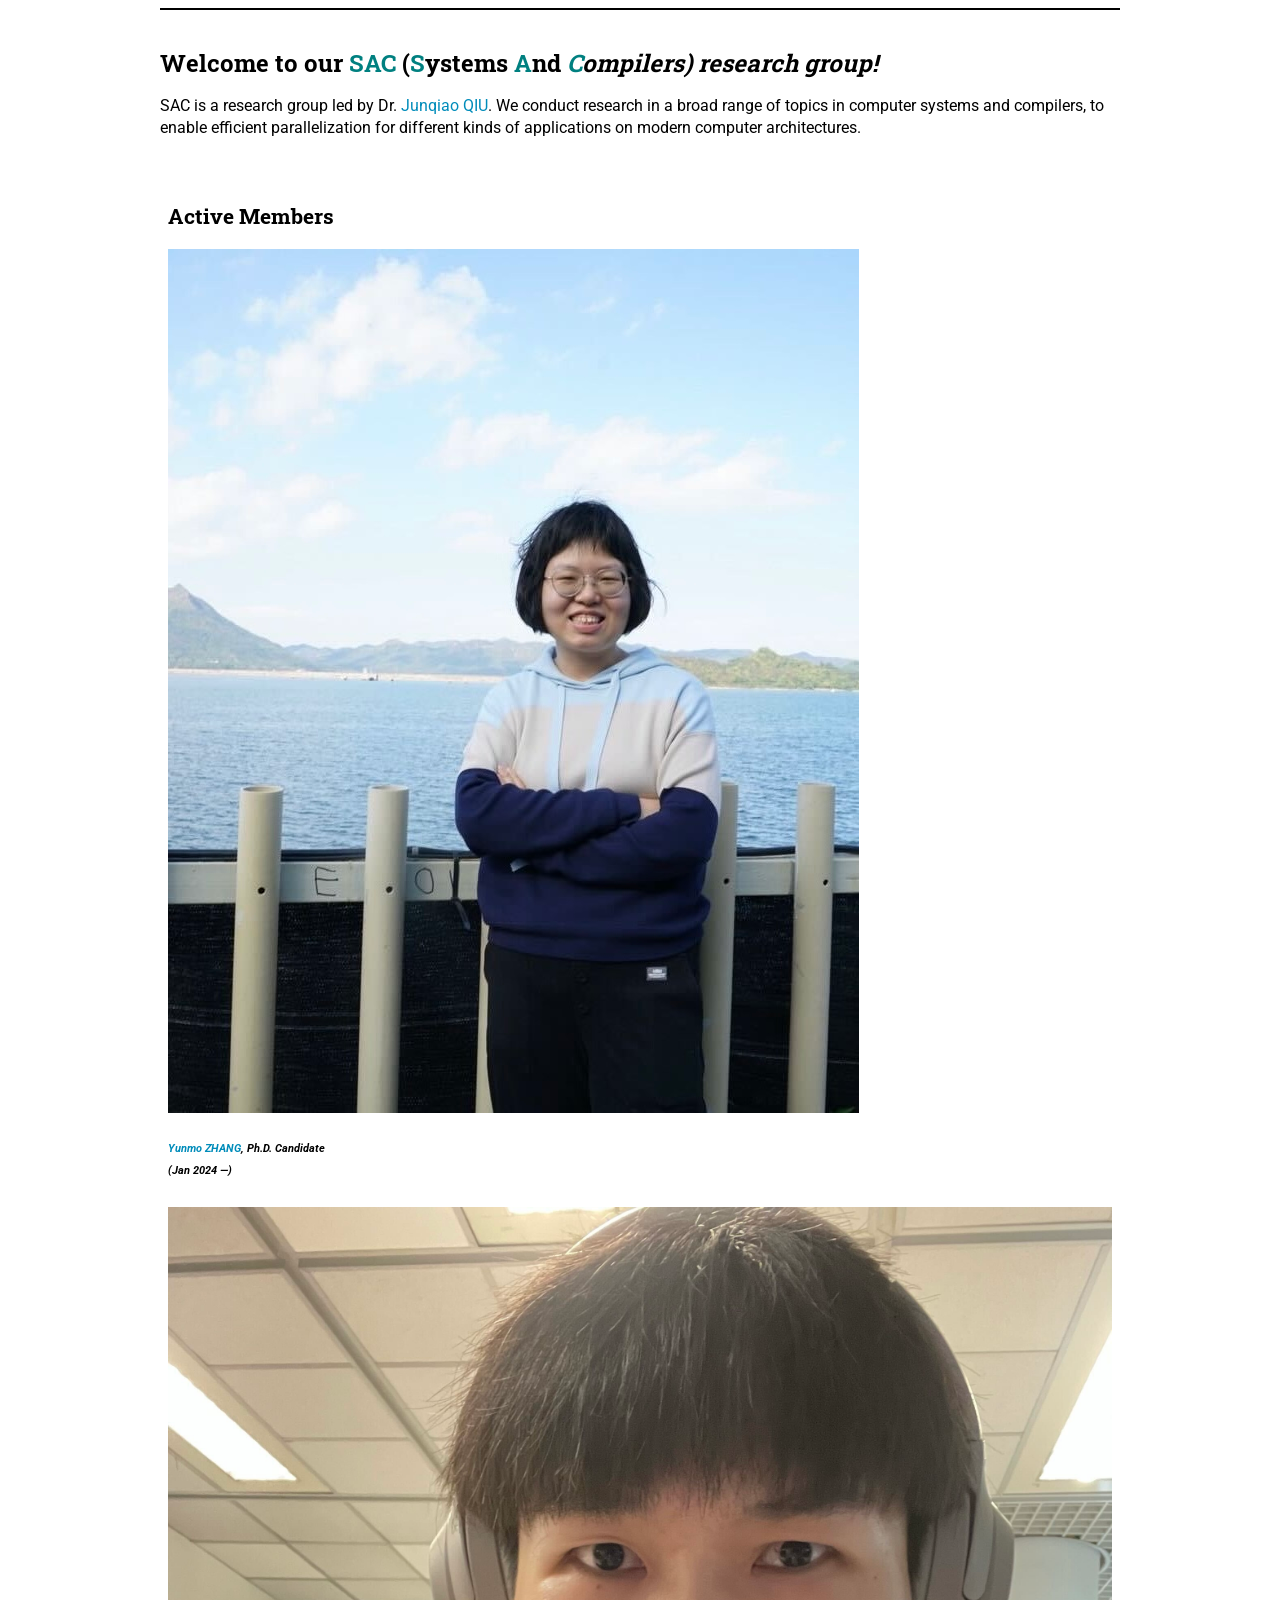
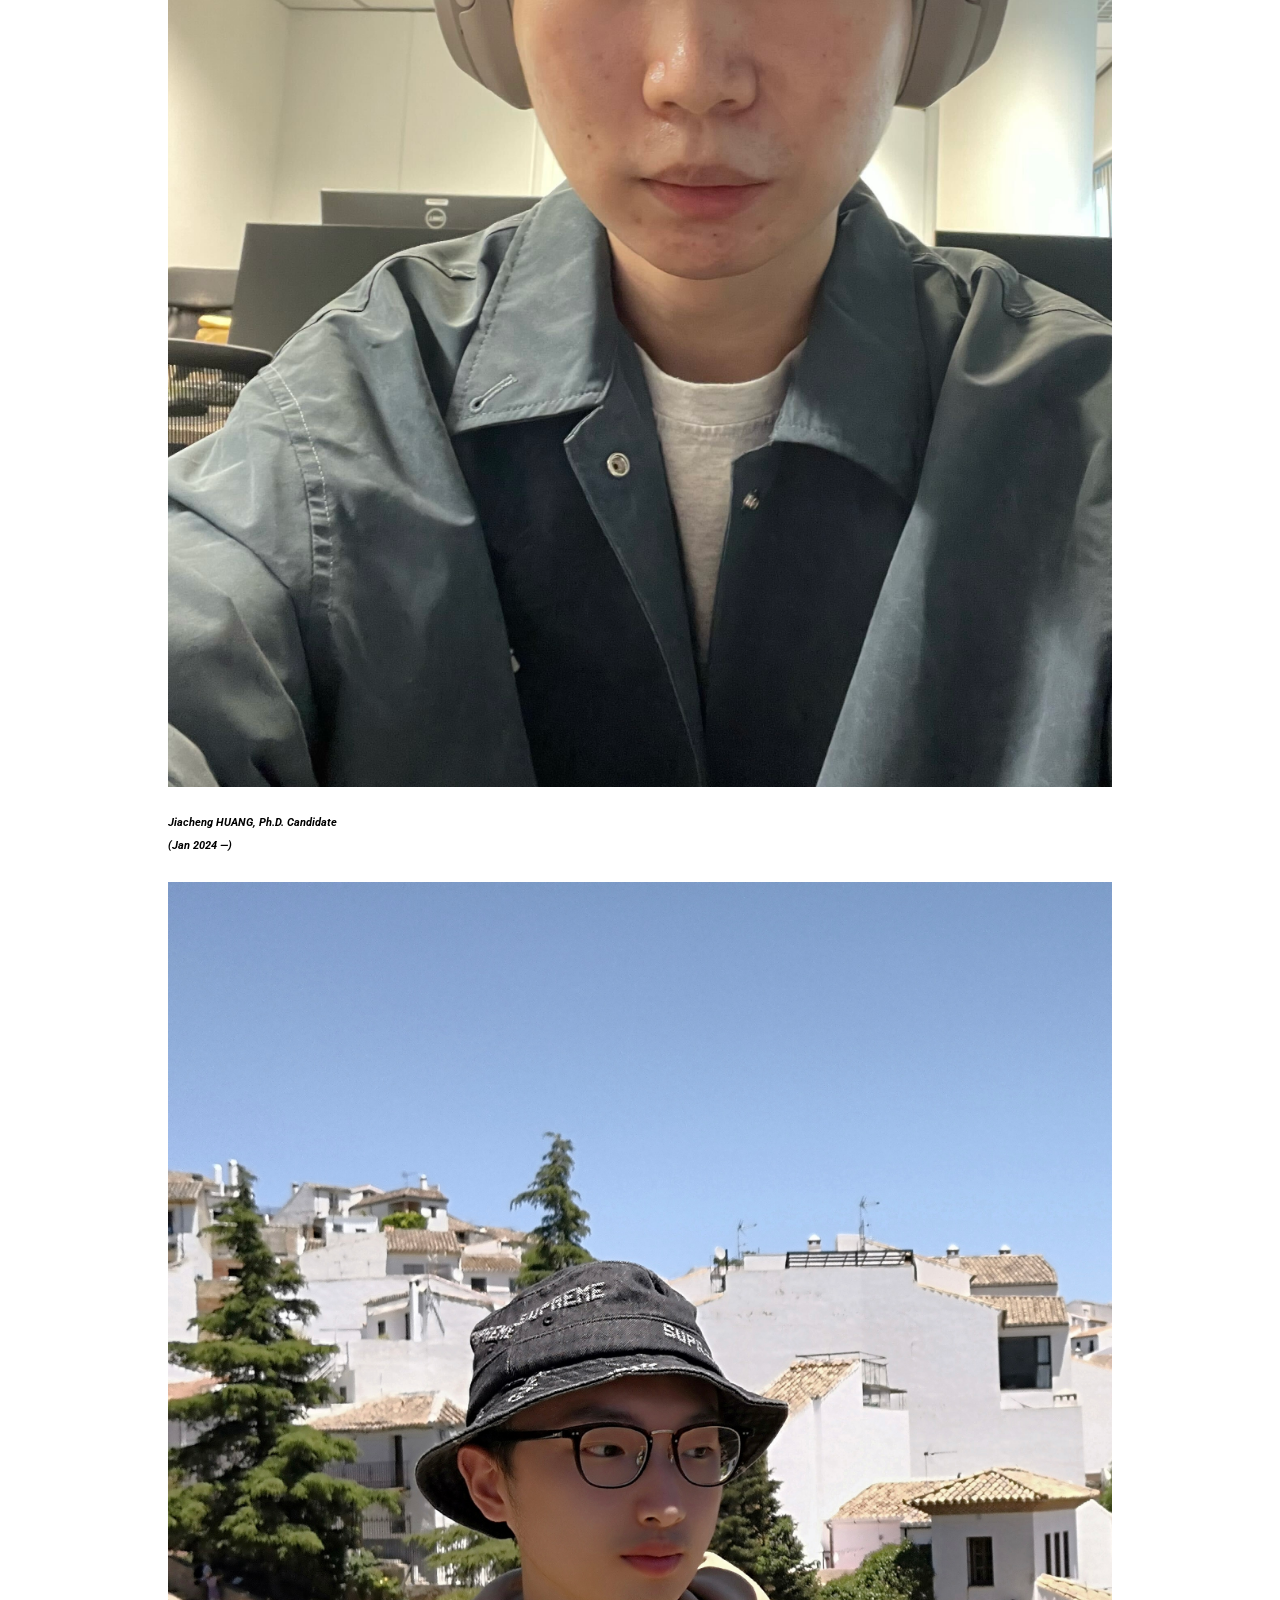
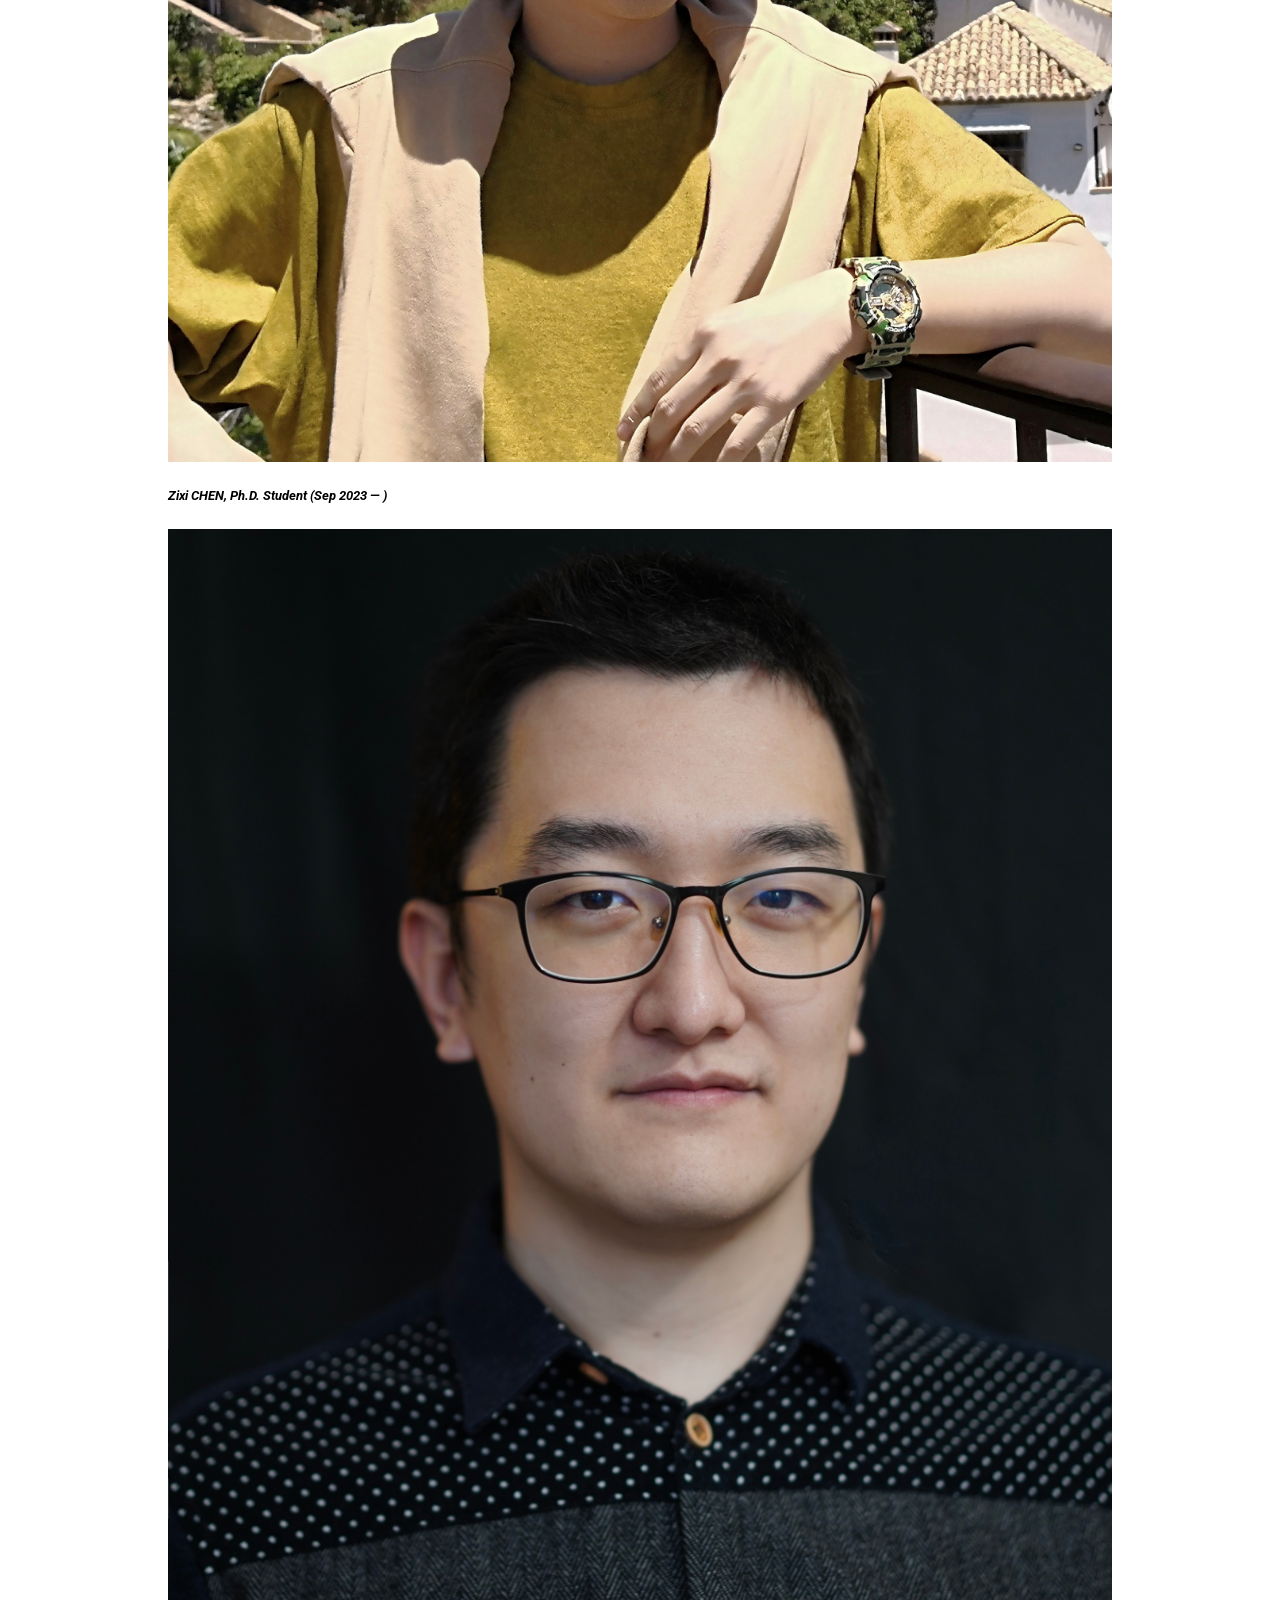
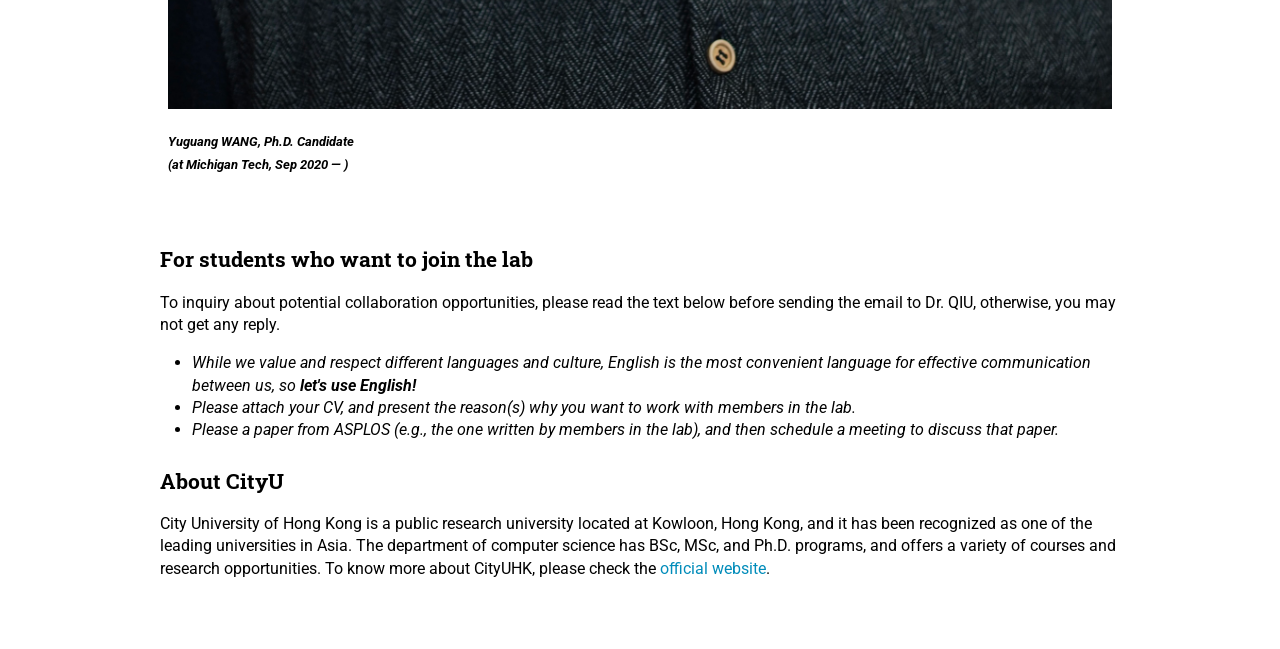
==== lab.html @ 4b5c3019 "Add SAC lab info" ====
<html>
  <head>
    <title>Lab</title>
<!--     <meta name="keywords" content="Junqiao Qiu" /> -->
    <meta name="description" content="Junqiao Qiu's Home Page" />
    <meta http-equiv="Content-Type" content="text/html;charset=utf-8" />
    <meta name="viewport" content="width=device-width, initial-scale=1" />
    <link href="https://fonts.googleapis.com/css?family=Roboto:400,500,700" rel="stylesheet" />
    <link href="https://fonts.googleapis.com/css?family=Roboto+Slab:400,700" rel="stylesheet" />
    <link rel="stylesheet" type="text/css" href="style.css" />
  </head>
  <body>
    <img width="100%" height="2" src="blackbar.png">
    <!-- <div id="menu" class="hide-on-mobile"> -->
<!--       <div id="name">
      Junqiao Qiu
      </div> -->
    </div>

    <div id="info">
        <br>
    <h2>Welcome to our <b><a style="color:Teal">SAC</a></b> (<b><a style="color:Teal">S</a></b>ystems <b><a style="color:Teal">A</a></b>nd <i><b><a style="color:Teal">C</a></b>ompilers) research group!</h2>
    </div>
    
    <p style="font-style: normal;"> SAC is a research group led by Dr. <a href="https://junqiaoqiu.github.io">Junqiao QIU</a>.
    We conduct research in a broad range of topics in computer systems and compilers, to enable efficient parallelization for different kinds of applications on modern computer architectures. </p>

    <br>
    <div id="about" class="main">
    <h4><b> <p style="font-style: normal;"> Active Members</p> </b></h4>
      <div class="row">
        <div class = "member">
          <img src="./pics/Yunmo.jpg" class="hide-on-mobile" alt="Opps, the profile image is not loading">
            <h6><a href="https://yunmozhang.github.io">Yunmo ZHANG</a>, Ph.D. Candidate <br/>(Jan 2024 —)
              </h6>
        </div>  

        <div class = "member">
          <img src="./pics/Jiacheng.jpg" class="hide-on-mobile" alt="Opps, the profile image is not loading">
            <h6>Jiacheng HUANG, Ph.D. Candidate <br/>(Jan 2024 —)
              </h6>
        </div> 

       <div class = "member">
          <img src="./pics/Zixi.jpg" class="hide-on-mobile" alt="Opps, the profile image is not loading">
          <h5>Zixi CHEN, Ph.D. Student (Sep 2023 — )
              </h6>
        </div> 
      </div>

      <div class="row">
       <div class = "member" >
          <img src="./pics/Yuguang.jpg" class="hide-on-mobile" alt="Opps, the profile image is not loading">
            <h5>Yuguang WANG, Ph.D. Candidate <br/>(at Michigan Tech, Sep 2020 — )
              </h6>
        </div>             
      </div>

    </div> 

    <br>

    <h4><b> <p style="font-style: normal;"> For students who want to join the lab </p> </b></h2>

    <p> <p style="font-style: normal;"> To inquiry about potential collaboration opportunities, please read the text below before sending the email to Dr. QIU, otherwise, you may not get any reply. </p> 

    <div id="Head" class="main">
    <p>
    <ul>
    <li> While we value and respect different languages and culture, English is the most convenient language for effective communication between us, so <b>let's use English! </b>
    </li>      
    <li>
    Please attach your CV, and present the reason(s) why you want to work with members in the lab. 
    </li> 
    <li>
    Please a paper from ASPLOS (e.g., the one written by members in the lab), and then schedule a meeting to discuss that paper.
    </li>       
    </ul> 

    <p>
    </div>    

    <h4><b> <p style="font-style: normal;"> About CityU </p> </b></h4>
    <p>
    <p style="font-style: normal;"> City University of Hong Kong is a public research university located at Kowloon, Hong Kong, and it has been recognized as one of the leading universities in Asia. The department of computer science has BSc, MSc, and Ph.D. programs, and offers a variety of courses and research opportunities. To know more about CityUHK, please check the <a href="https://www.cityu.edu.hk">official website</a>. </p>    
    <br> <br>

  </body>
</html>
---- style.css ----
html {
	  min-height:100%;
	    -webkit-font-smoothing: antialiased;
}

body {
	  margin: auto;
	    padding: 8px;
	      max-width: 960px;

	        font-family: "Roboto", Helvetica, Arial, sans-serif;
		  font-size: 16px;
		    line-height: 1.4em;
}

strong {
	  font-weight: 500;
}

a {
	  color: #008cba;
	    text-decoration: none;
}

em {
	  font-weight: bold;
	    color: #008cba;
}

img {
	  max-width: 100%;
	    display: block;
}

ul, ol {
	  padding-left: 24px;
}

#menu {
  background-color: black;
    height: 2.2em;
      margin: 10px auto;
}

#menu #name {
  float: left;
    max-width: 20%;
      font-weight: bold;
        color: white;
	  margin: 6px;
}

#menu #nav {
  float: right;
    max-width: 70%;
}

#menu #nav ul {
  float: right;
    margin: 6px;
      padding: 0;
}

#menu #nav ul li {
  display: inline;
}

#menu #nav ul li a {
  font-weight: bold;
    color: white;
      padding: 8px;
}

#info td {
  padding: 6px;
}

.main {
	  padding: 0 8px;
}

#paper li {
  margin-bottom: 15px;
}

#course li {
  margin: 8px 0;
}

#project {
  height: 90vh;
}

h2 {
	  font-size: 1.5rem;
}

h4 {
	  font-size: 1.3rem;
	    font-weight: normal;
	      margin-bottom: 8px;
}

h2, h4 {
	  font-family: "Roboto Slab", Georgia, serif;
}

@media screen and (max-width: 720px) {
	  .hide-on-mobile {
		      display: none;
		        }
}
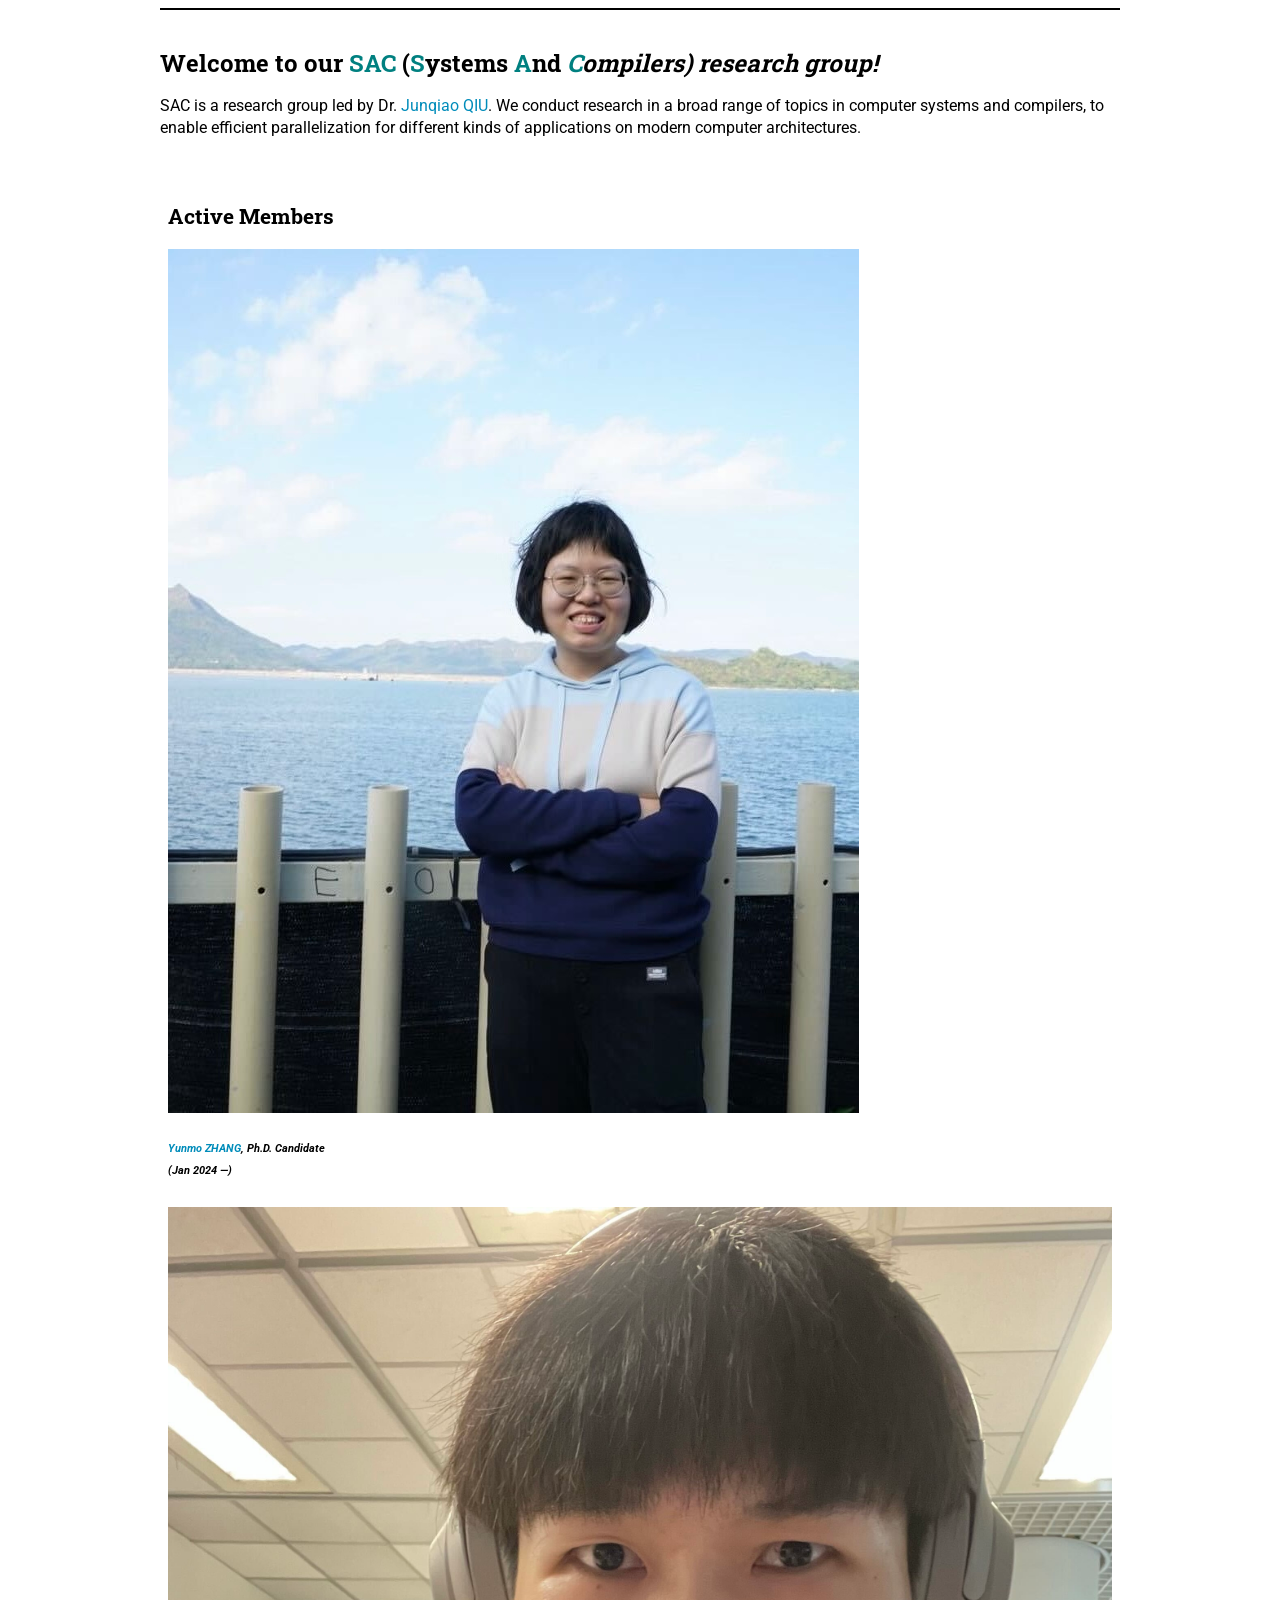
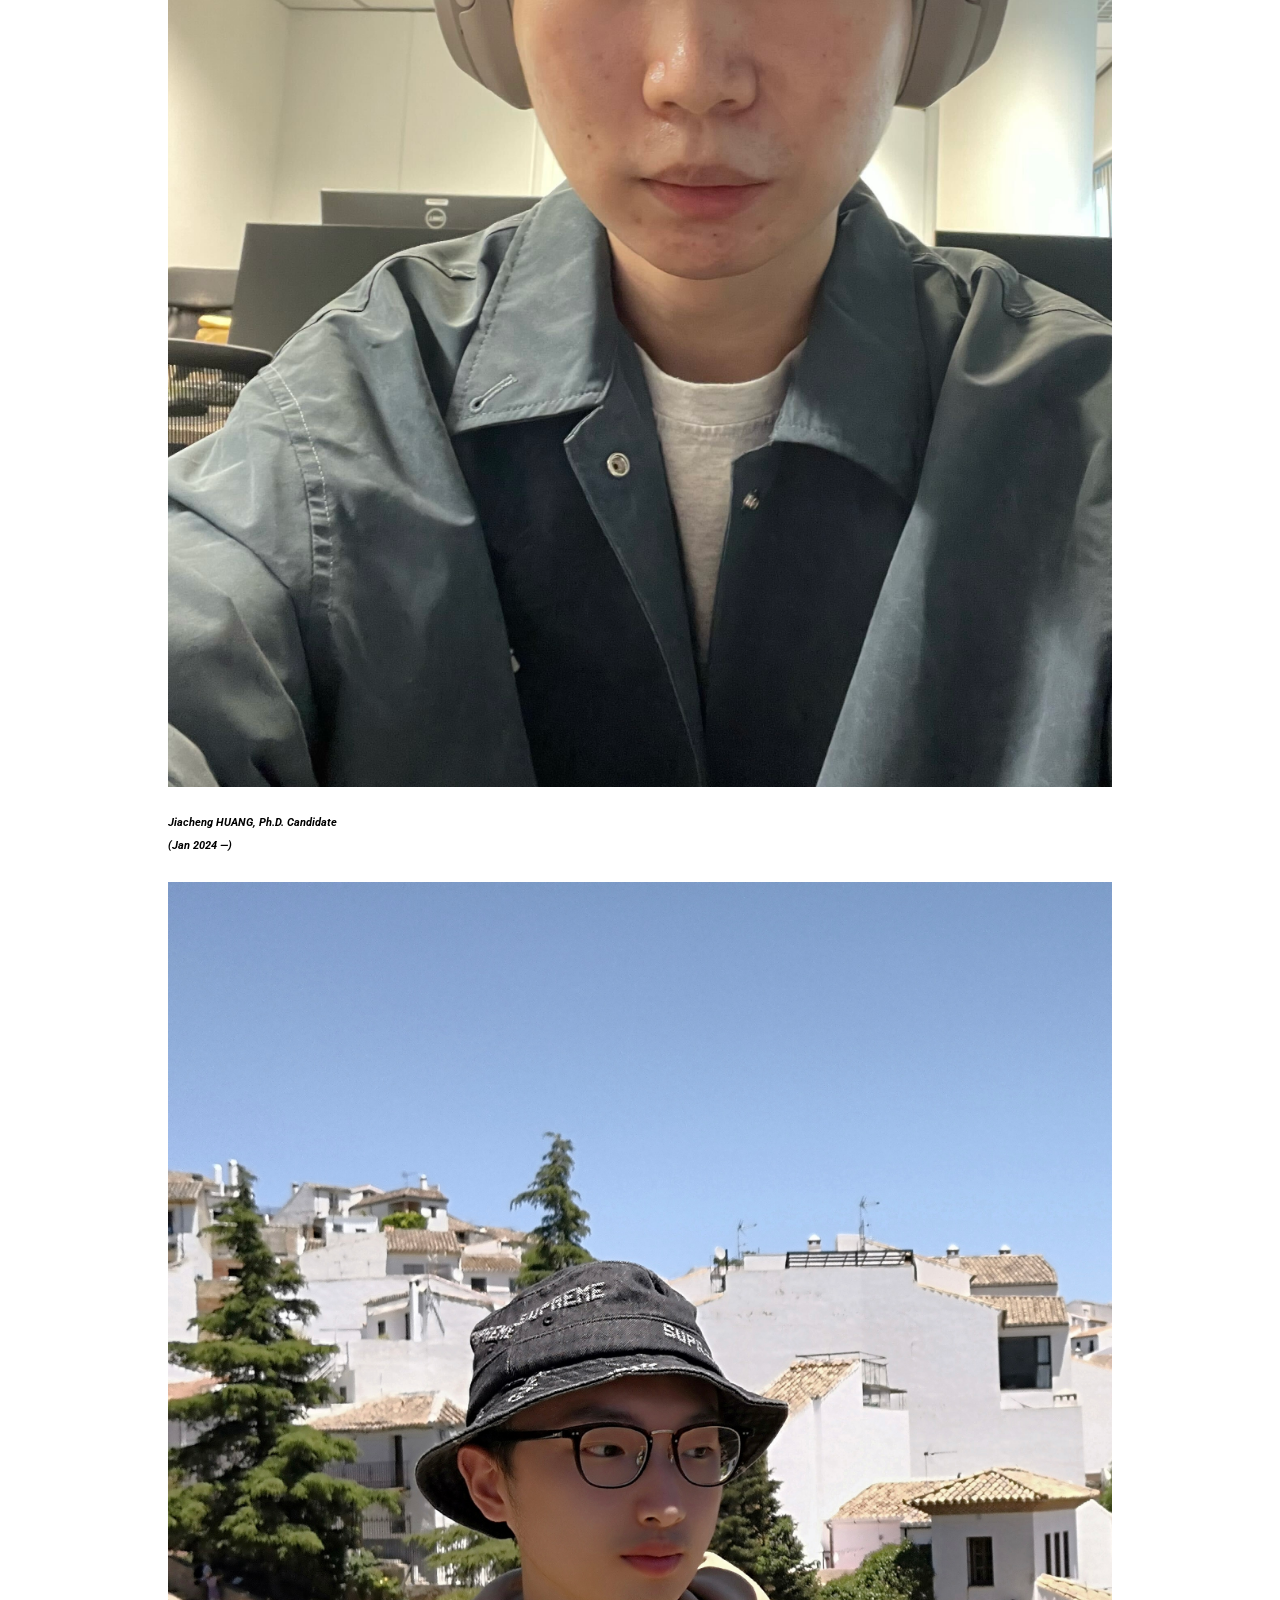
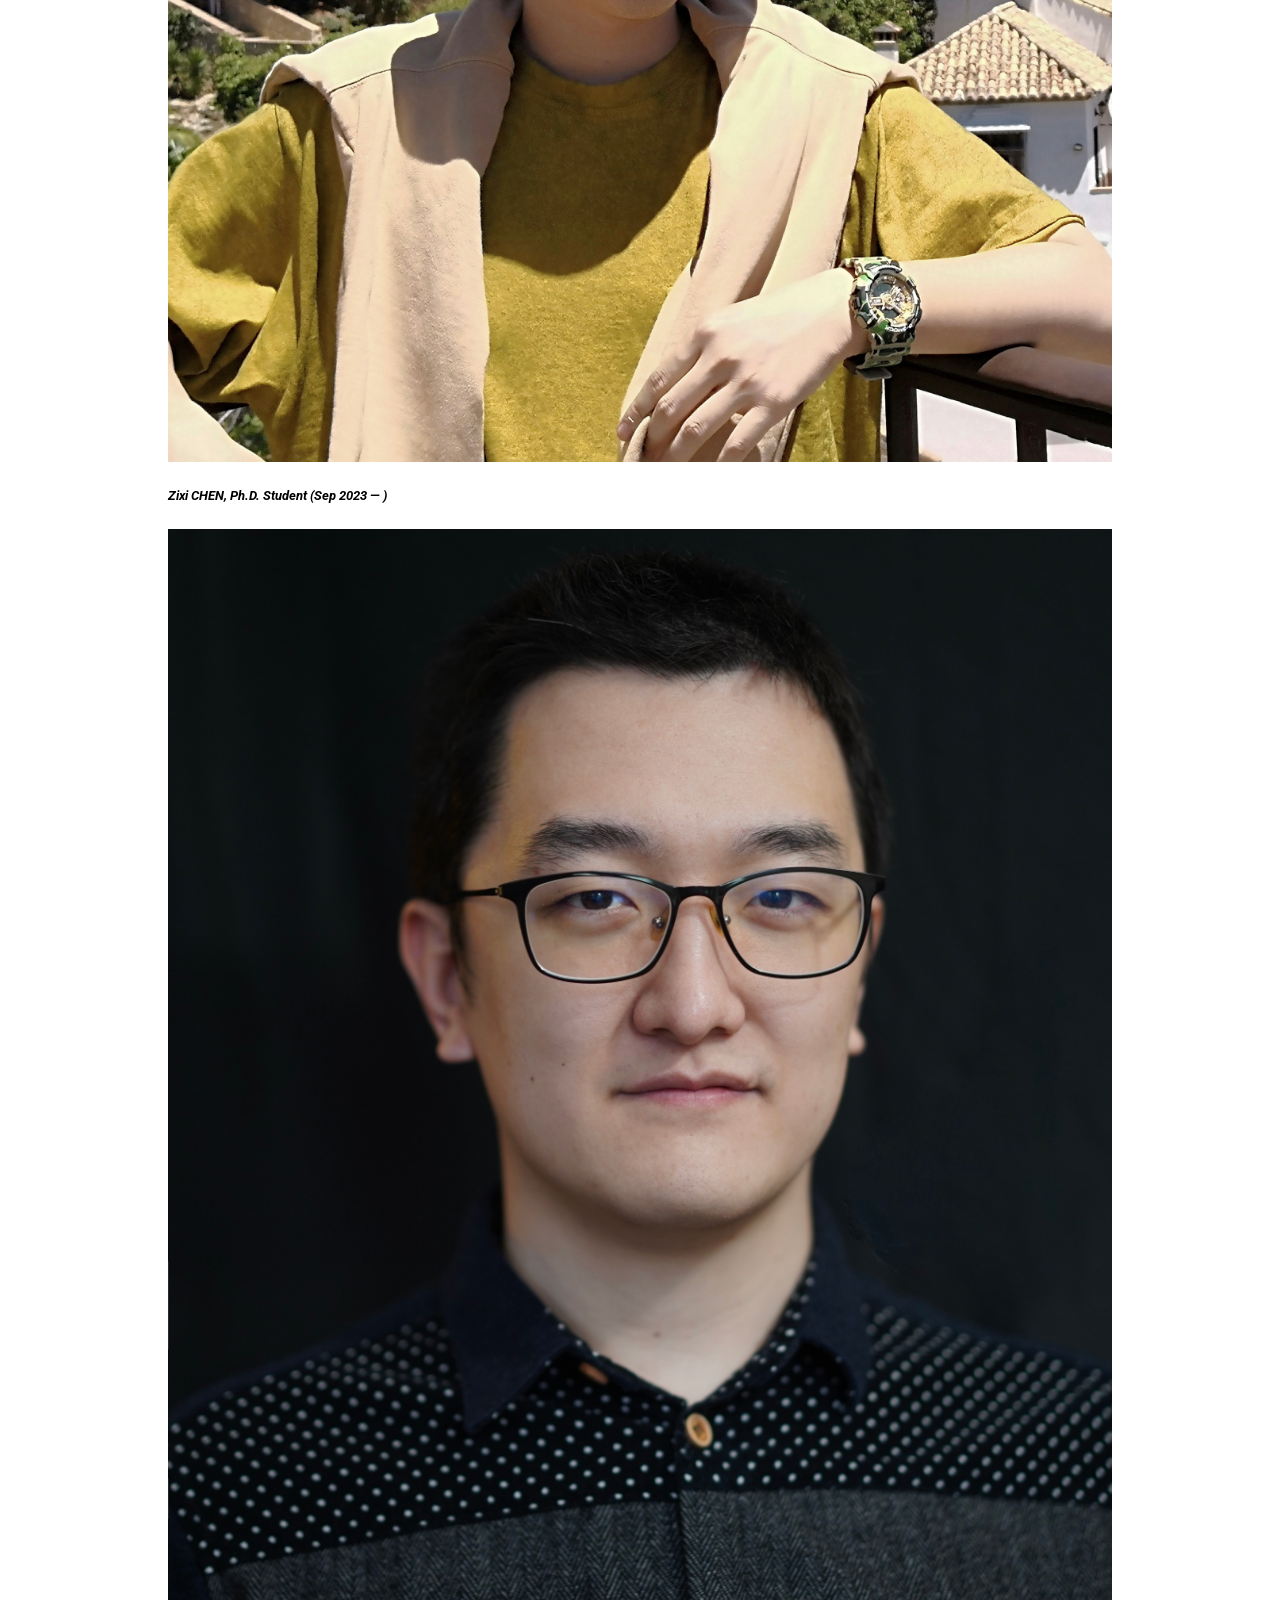
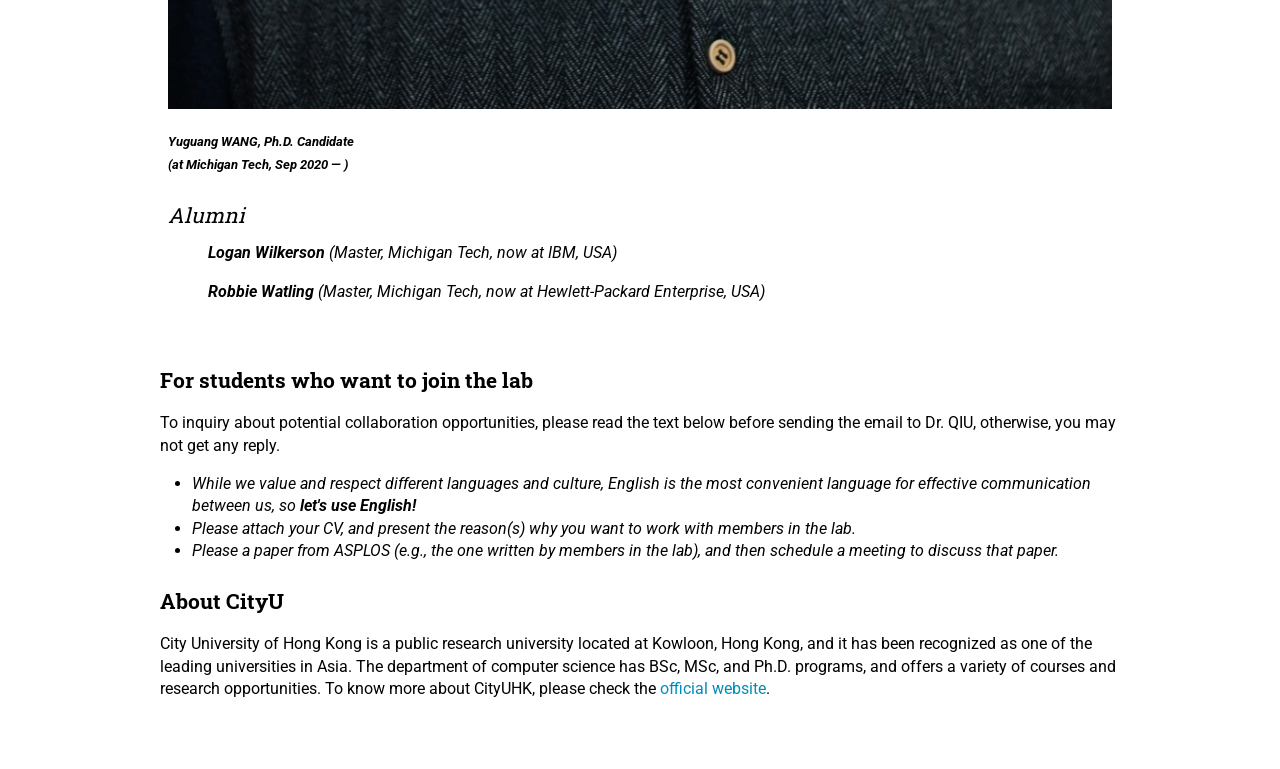
==== commit 98290807: "Add alumni section to lab.html Added a section for alumni with names and affiliations." ====
--- a/lab.html
+++ b/lab.html
@@ -58,6 +58,15 @@
 
     </div> 
 
+    <div id="students" class="main">
+    <h4>Alumni</h4>
+
+    <blockquote>
+    <p> <b>Logan Wilkerson</b> (Master, Michigan Tech, now at IBM, USA)</p>
+    <p> <b>Robbie Watling</b> (Master, Michigan Tech, now at Hewlett-Packard Enterprise, USA)</p>
+    </blockquote>
+    </div>
+
     <br>
 
     <h4><b> <p style="font-style: normal;"> For students who want to join the lab </p> </b></h2>
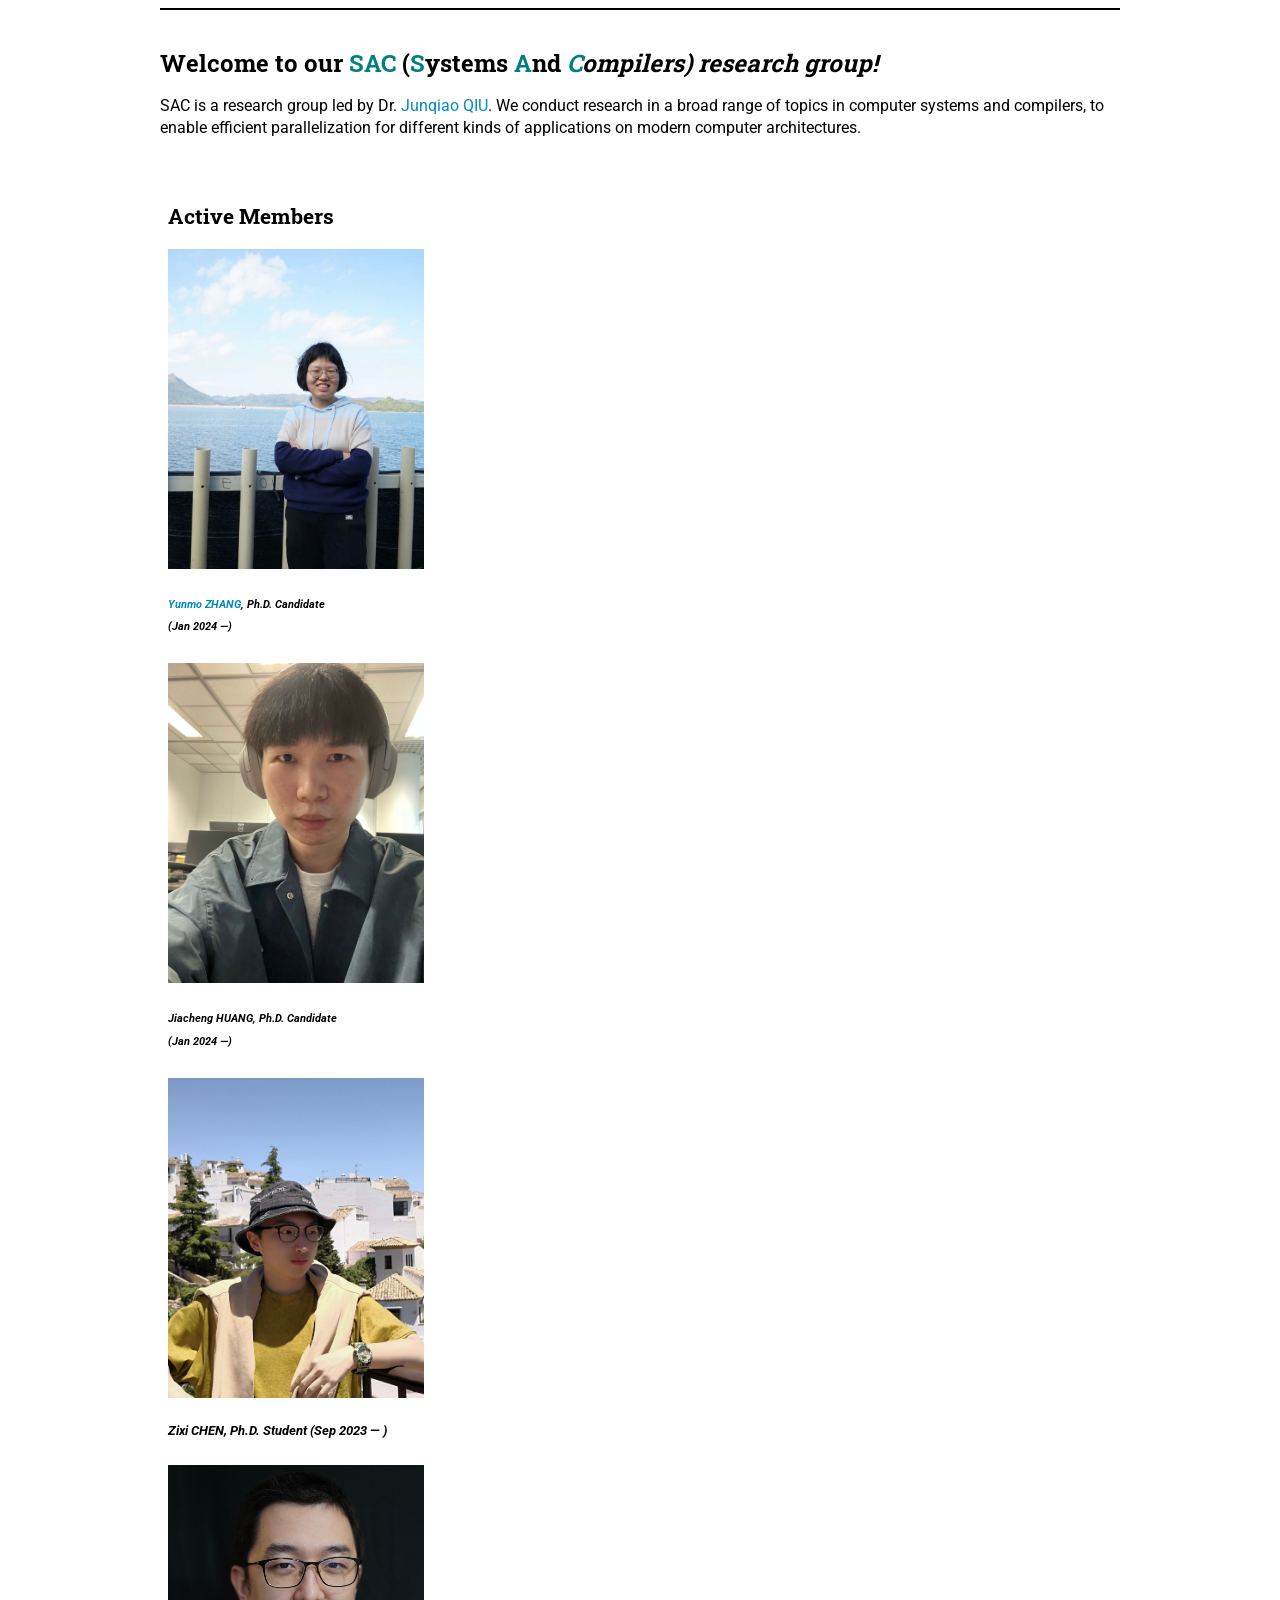
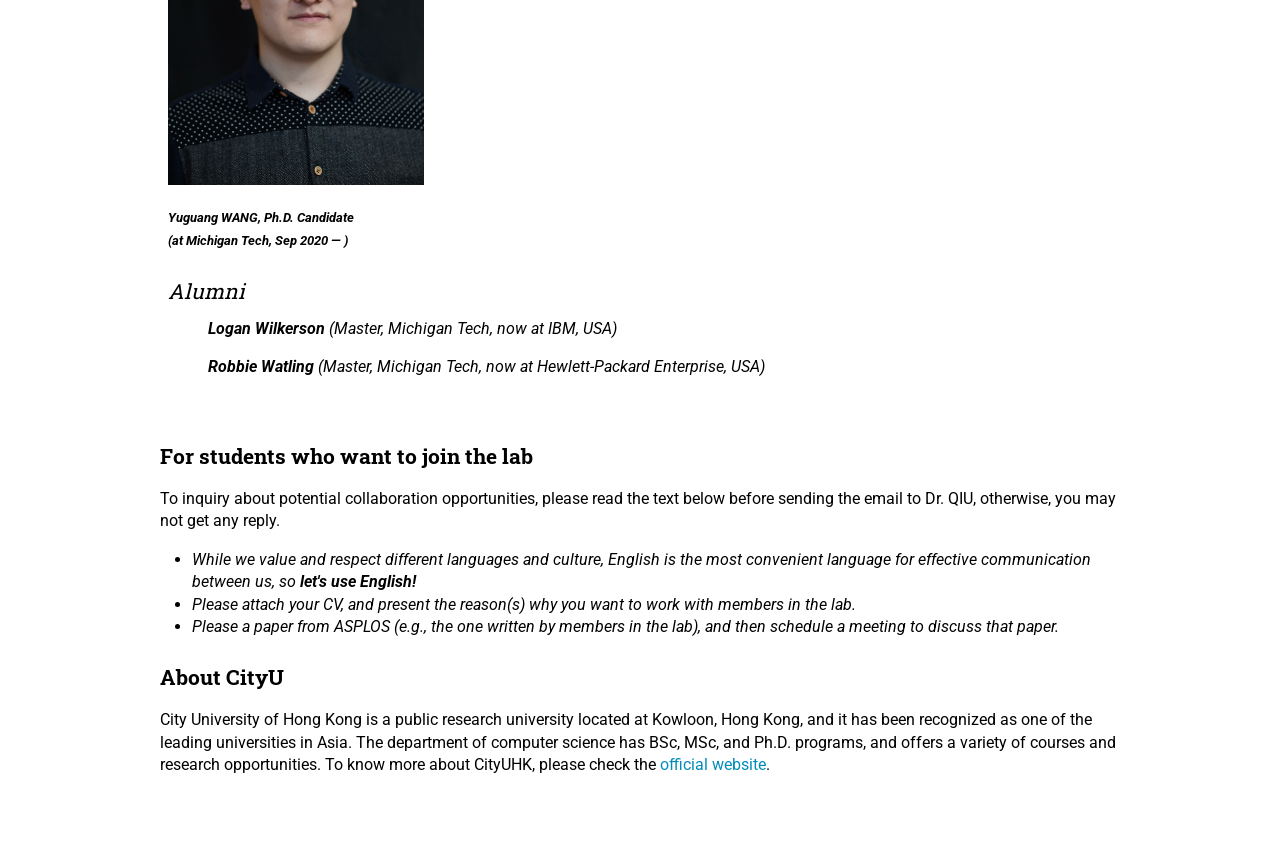
==== commit 55809fd9: "Add width and border attributes to profile images Updated profile images to include width and border" ====
--- a/lab.html
+++ b/lab.html
@@ -30,19 +30,19 @@
     <h4><b> <p style="font-style: normal;"> Active Members</p> </b></h4>
       <div class="row">
         <div class = "member">
-          <img src="./pics/Yunmo.jpg" class="hide-on-mobile" alt="Opps, the profile image is not loading">
+          <img src="./pics/Yunmo.jpg" width="256" border="0" class="hide-on-mobile" alt="Opps, the profile image is not loading">
             <h6><a href="https://yunmozhang.github.io">Yunmo ZHANG</a>, Ph.D. Candidate <br/>(Jan 2024 —)
               </h6>
         </div>  
 
         <div class = "member">
-          <img src="./pics/Jiacheng.jpg" class="hide-on-mobile" alt="Opps, the profile image is not loading">
+          <img src="./pics/Jiacheng.jpg" width="256" border="0" class="hide-on-mobile" alt="Opps, the profile image is not loading">
             <h6>Jiacheng HUANG, Ph.D. Candidate <br/>(Jan 2024 —)
               </h6>
         </div> 
 
        <div class = "member">
-          <img src="./pics/Zixi.jpg" class="hide-on-mobile" alt="Opps, the profile image is not loading">
+          <img src="./pics/Zixi.jpg" width="256" border="0" class="hide-on-mobile" alt="Opps, the profile image is not loading">
           <h5>Zixi CHEN, Ph.D. Student (Sep 2023 — )
               </h6>
         </div> 
@@ -50,7 +50,7 @@
 
       <div class="row">
        <div class = "member" >
-          <img src="./pics/Yuguang.jpg" class="hide-on-mobile" alt="Opps, the profile image is not loading">
+          <img src="./pics/Yuguang.jpg" width="256" border="0" class="hide-on-mobile" alt="Opps, the profile image is not loading">
             <h5>Yuguang WANG, Ph.D. Candidate <br/>(at Michigan Tech, Sep 2020 — )
               </h6>
         </div>             
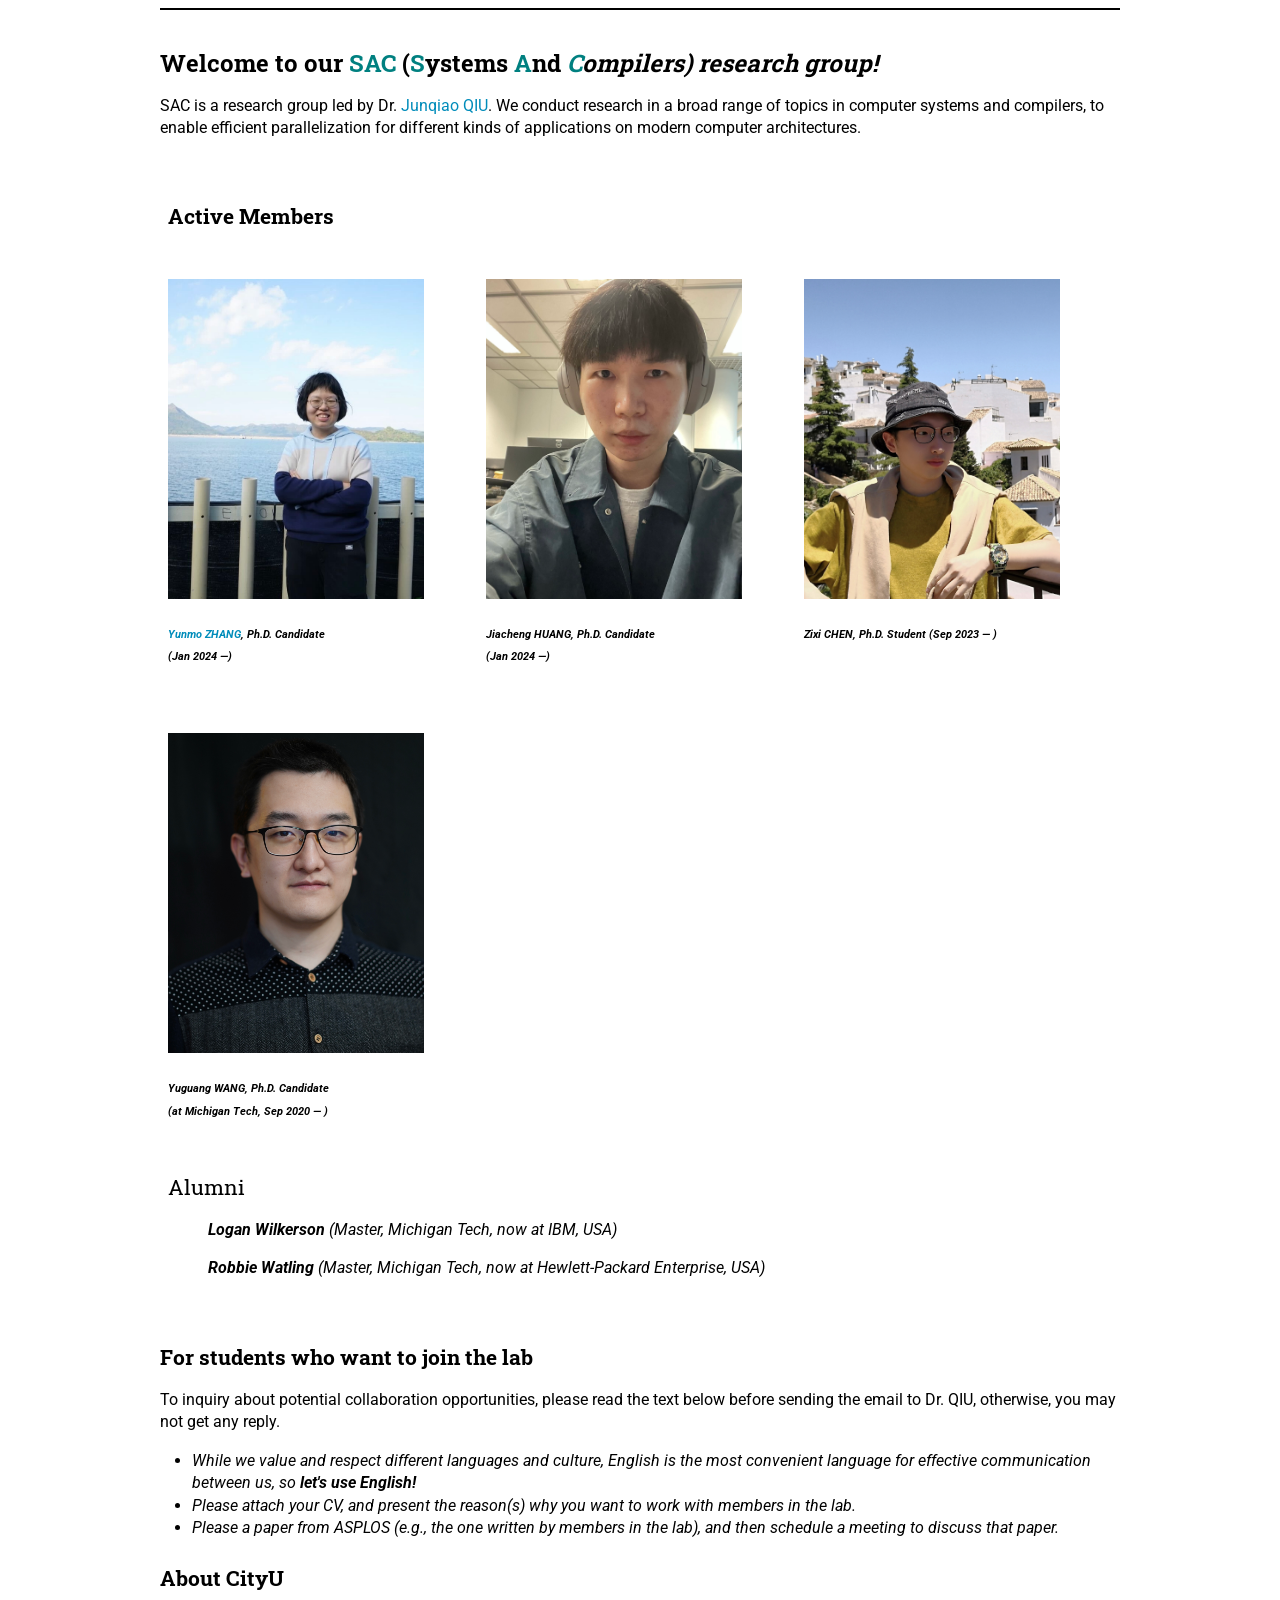
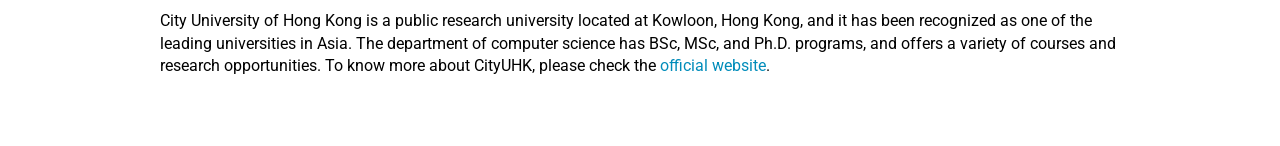
==== commit 7af3e232: "Update lab description and member details" ====
--- a/lab.html
+++ b/lab.html
@@ -2,7 +2,7 @@
   <head>
     <title>Lab</title>
 <!--     <meta name="keywords" content="Junqiao Qiu" /> -->
-    <meta name="description" content="Junqiao Qiu's Home Page" />
+    <meta name="description" content="SAC Home Page" />
     <meta http-equiv="Content-Type" content="text/html;charset=utf-8" />
     <meta name="viewport" content="width=device-width, initial-scale=1" />
     <link href="https://fonts.googleapis.com/css?family=Roboto:400,500,700" rel="stylesheet" />
@@ -28,12 +28,13 @@
     <br>
     <div id="about" class="main">
     <h4><b> <p style="font-style: normal;"> Active Members</p> </b></h4>
-      <div class="row">
+
+    <div class="grid-container">
         <div class = "member">
           <img src="./pics/Yunmo.jpg" width="256" border="0" class="hide-on-mobile" alt="Opps, the profile image is not loading">
             <h6><a href="https://yunmozhang.github.io">Yunmo ZHANG</a>, Ph.D. Candidate <br/>(Jan 2024 —)
               </h6>
-        </div>  
+        </div> 
 
         <div class = "member">
           <img src="./pics/Jiacheng.jpg" width="256" border="0" class="hide-on-mobile" alt="Opps, the profile image is not loading">
@@ -41,25 +42,22 @@
               </h6>
         </div> 
 
-       <div class = "member">
+        <div class = "member">
           <img src="./pics/Zixi.jpg" width="256" border="0" class="hide-on-mobile" alt="Opps, the profile image is not loading">
-          <h5>Zixi CHEN, Ph.D. Student (Sep 2023 — )
+          <h6>Zixi CHEN, Ph.D. Student (Sep 2023 — )
               </h6>
-        </div> 
-      </div>
+        </div>    
 
-      <div class="row">
-       <div class = "member" >
+        <div class = "member">
           <img src="./pics/Yuguang.jpg" width="256" border="0" class="hide-on-mobile" alt="Opps, the profile image is not loading">
-            <h5>Yuguang WANG, Ph.D. Candidate <br/>(at Michigan Tech, Sep 2020 — )
+            <h6>Yuguang WANG, Ph.D. Candidate <br/>(at Michigan Tech, Sep 2020 — )
               </h6>
-        </div>             
-      </div>
-
-    </div> 
+        </div>    
+    </div>    
+    </div>     
 
     <div id="students" class="main">
-    <h4>Alumni</h4>
+    <h4><p style="font-style: normal;"> Alumni </p></h4>
 
     <blockquote>
     <p> <b>Logan Wilkerson</b> (Master, Michigan Tech, now at IBM, USA)</p>
@@ -68,7 +66,6 @@
     </div>
 
     <br>
-
     <h4><b> <p style="font-style: normal;"> For students who want to join the lab </p> </b></h2>
 
     <p> <p style="font-style: normal;"> To inquiry about potential collaboration opportunities, please read the text below before sending the email to Dr. QIU, otherwise, you may not get any reply. </p> 
--- a/style.css
+++ b/style.css
@@ -111,4 +111,97 @@
 		        }
 }
 
-
+.member {
+   width: 256px;
+   height: auto;
+   float: left; 
+   margin-right: 50px;
+}
+
+.member img {
+  /*border-radius: 100%;*/
+  margin-top: 30px;
+  width: 256px;
+  height: auto; /*256px;*/
+  position: relative;
+  margin-left: -(half ot the image width)px
+  filter:brightness(150%);
+
+}
+
+.member p {
+  text-align: center;
+  position: absolute;
+}
+
+
+.container {
+  padding-right: 15px;
+  padding-left: 15px;
+  margin-right: auto;
+  margin-left: auto;
+}
+
+.container:before,
+.container:after {
+  display: table;
+  content: " ";
+}
+
+.container:after {
+  clear: both;
+}
+
+.container:before,
+.container:after {
+  display: table;
+  content: " ";
+}
+
+.container:after {
+  clear: both;
+}
+
+.row {
+  margin: auto;
+}
+
+.row:before,
+.row:after {
+  display: table;
+  content: " ";
+}
+
+.row:after {
+  clear: both;
+}
+
+.row:before,
+.row:after {
+  display: table;
+  content: " ";
+}
+
+.row:after {
+  clear: both;
+}
+
+.grid-container {
+  display: grid;
+  /* Creates 3 columns of equal width (1 fractional unit) */
+  grid-template-columns: repeat(3, 1fr); 
+  gap: 10px; /* Adds space between items */
+}
+
+.item {
+  background-color: #f0f0f0;
+  padding: 20px;
+  border: 1px solid #ccc;
+  text-align: center;
+}
+
+/* Specific style for the last item, if needed, though default grid behavior works here */
+.item:last-child {
+  /* This ensures the 4th item stays left-aligned on the next line */
+  grid-column: 1 / span 1; /* Starts at column 1 and spans 1 column */
+}
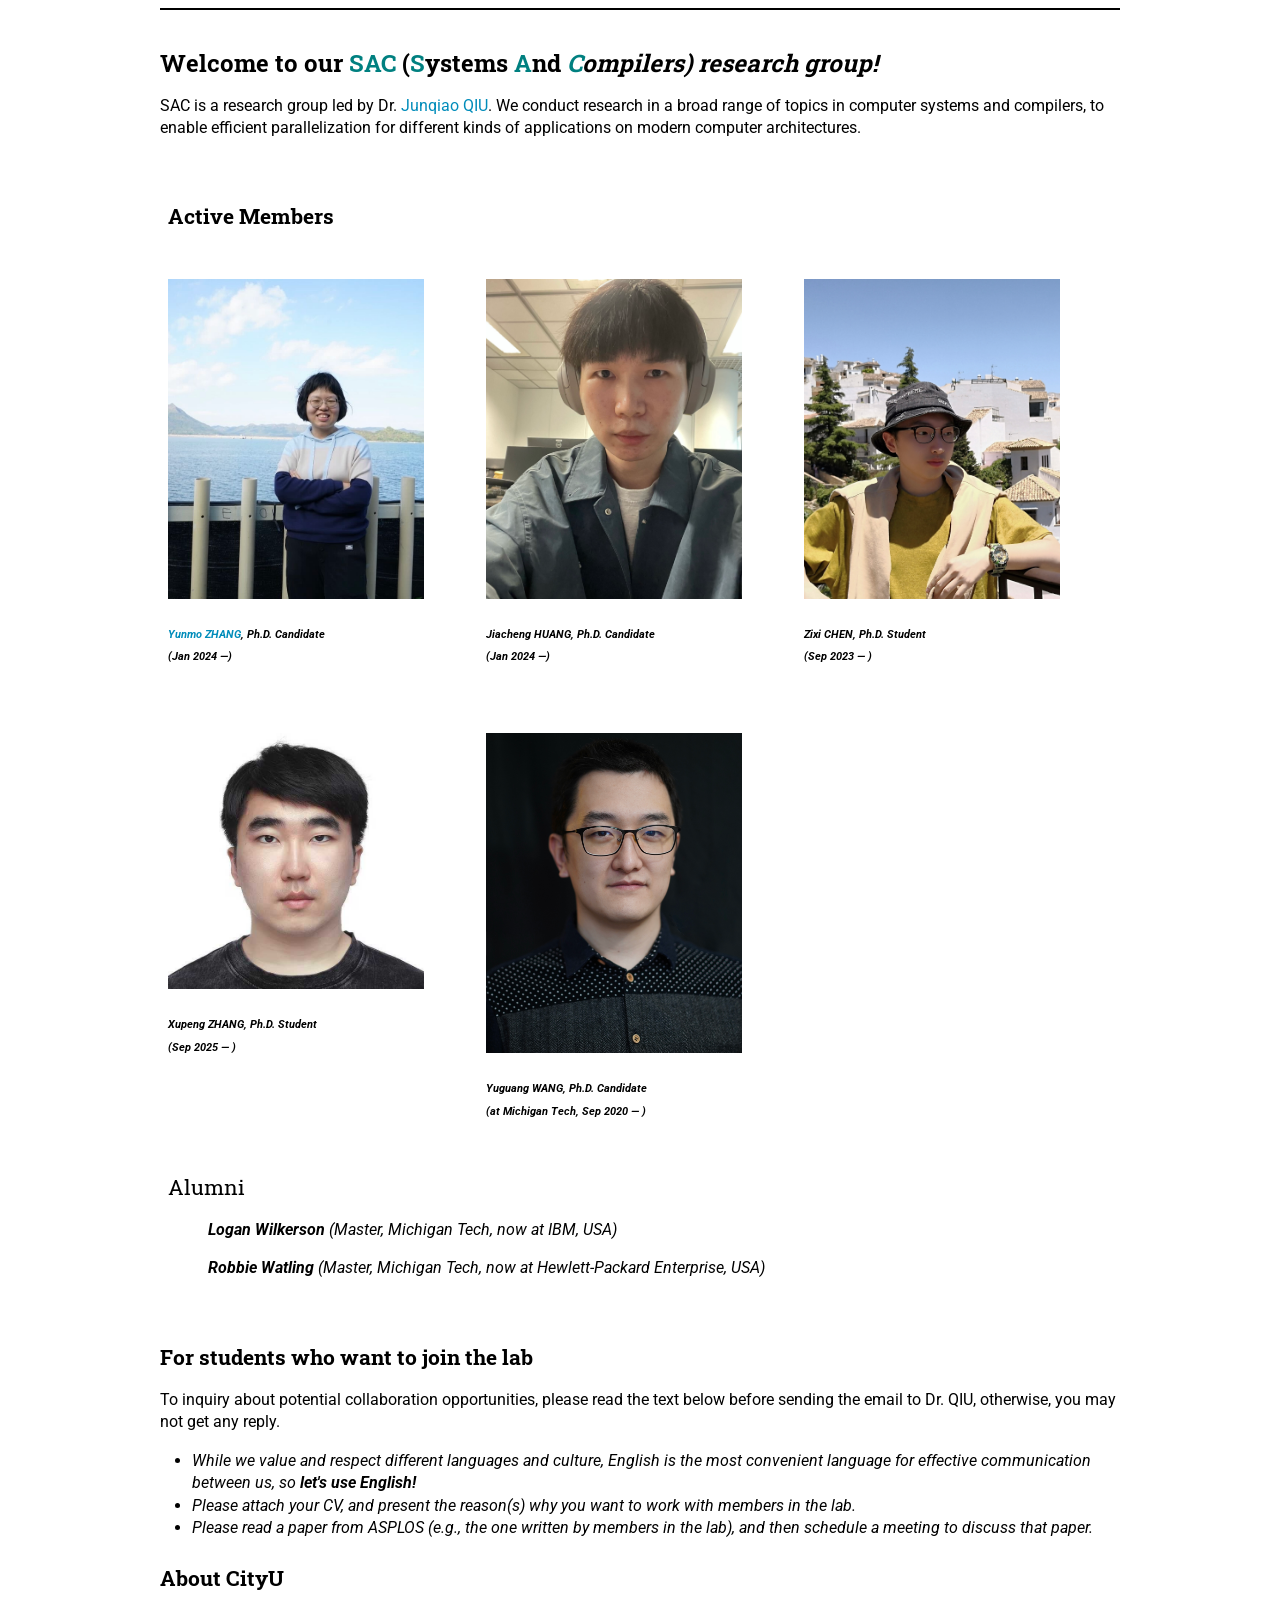
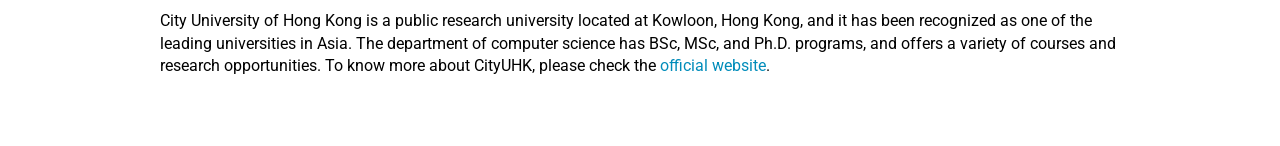
==== commit 9965d270: "Update lab member information and fix typos" ====
--- a/lab.html
+++ b/lab.html
@@ -44,9 +44,15 @@
 
         <div class = "member">
           <img src="./pics/Zixi.jpg" width="256" border="0" class="hide-on-mobile" alt="Opps, the profile image is not loading">
-          <h6>Zixi CHEN, Ph.D. Student (Sep 2023 — )
+          <h6>Zixi CHEN, Ph.D. Student <br/>(Sep 2023 — )
               </h6>
         </div>    
+
+        <div class = "member">
+          <img src="./pics/Xupeng.jpg" width="256" border="0" class="hide-on-mobile" alt="Opps, the profile image is not loading">
+          <h6>Xupeng ZHANG, Ph.D. Student <br/>(Sep 2025 — )
+              </h6>
+        </div>  
 
         <div class = "member">
           <img src="./pics/Yuguang.jpg" width="256" border="0" class="hide-on-mobile" alt="Opps, the profile image is not loading">
@@ -79,7 +85,7 @@
     Please attach your CV, and present the reason(s) why you want to work with members in the lab. 
     </li> 
     <li>
-    Please a paper from ASPLOS (e.g., the one written by members in the lab), and then schedule a meeting to discuss that paper.
+    Please read a paper from ASPLOS (e.g., the one written by members in the lab), and then schedule a meeting to discuss that paper.
     </li>       
     </ul> 
 
@@ -93,4 +99,3 @@
 
   </body>
 </html>
-
